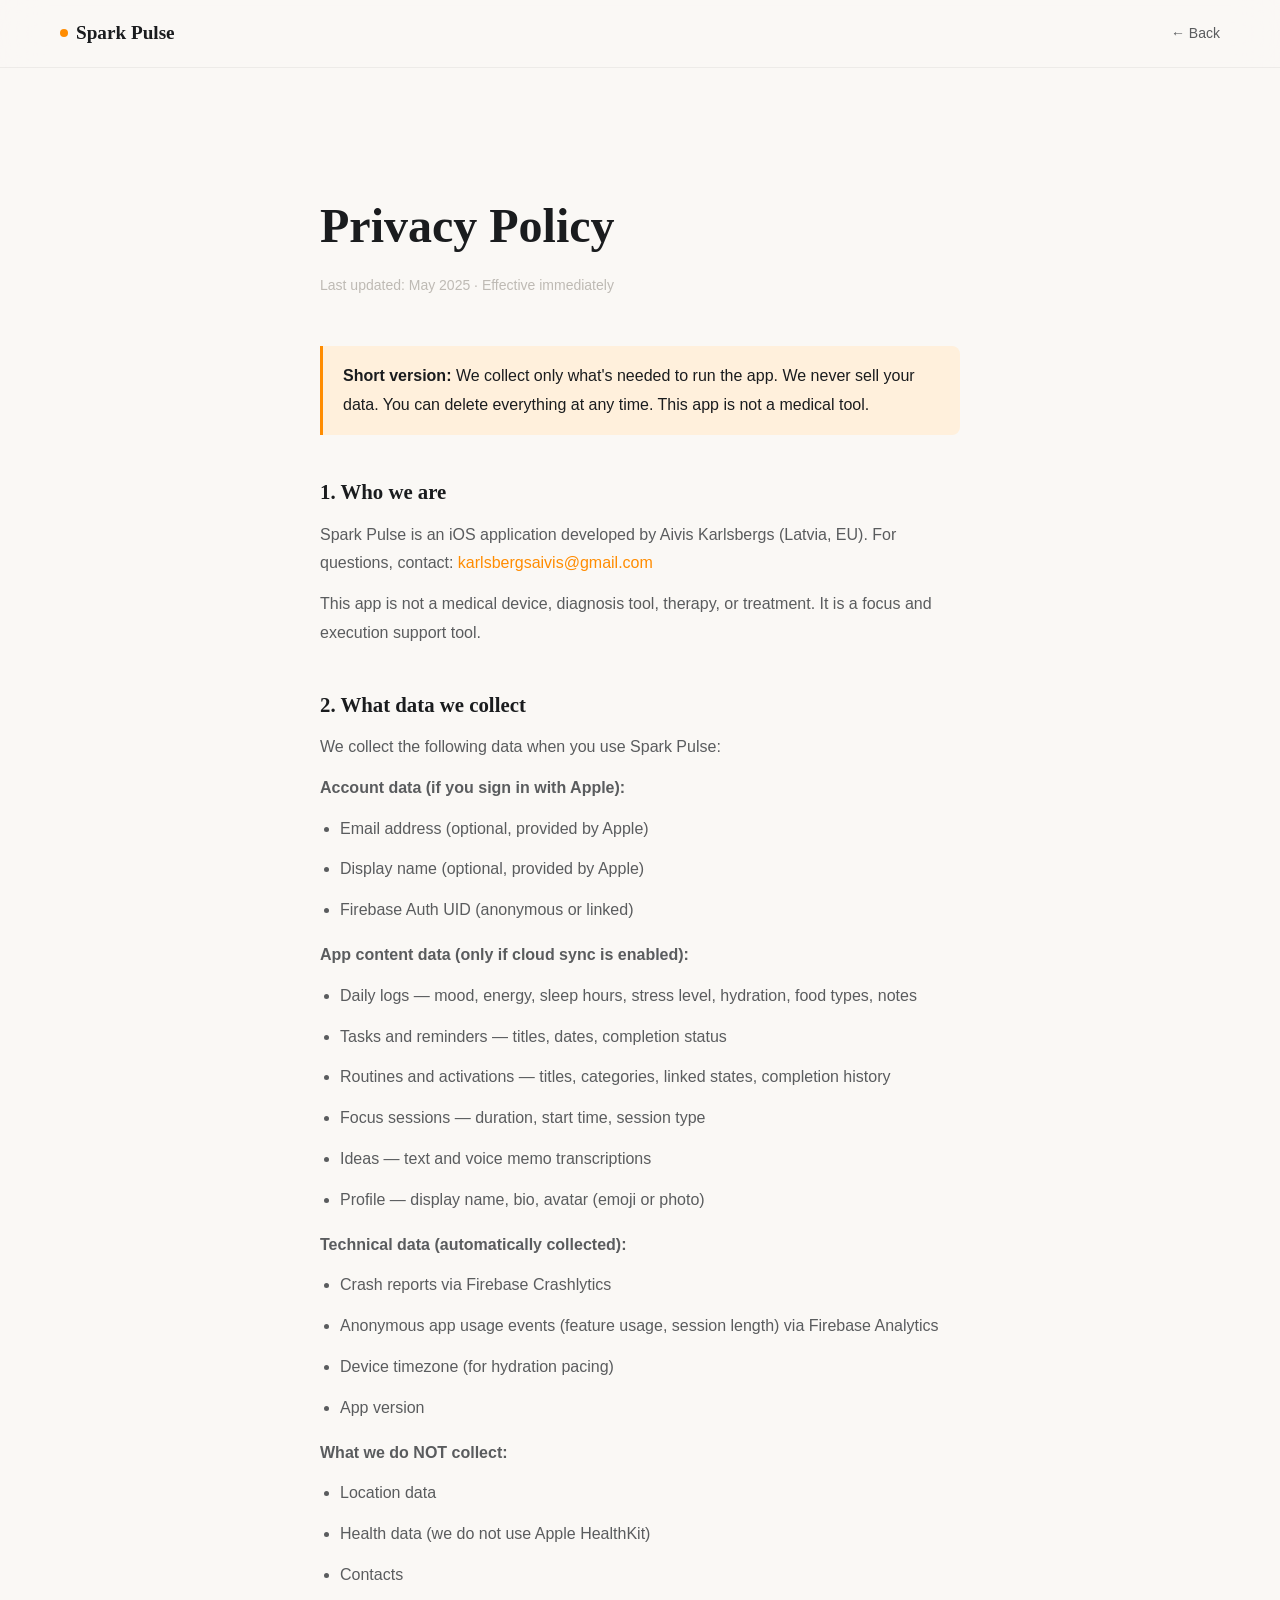
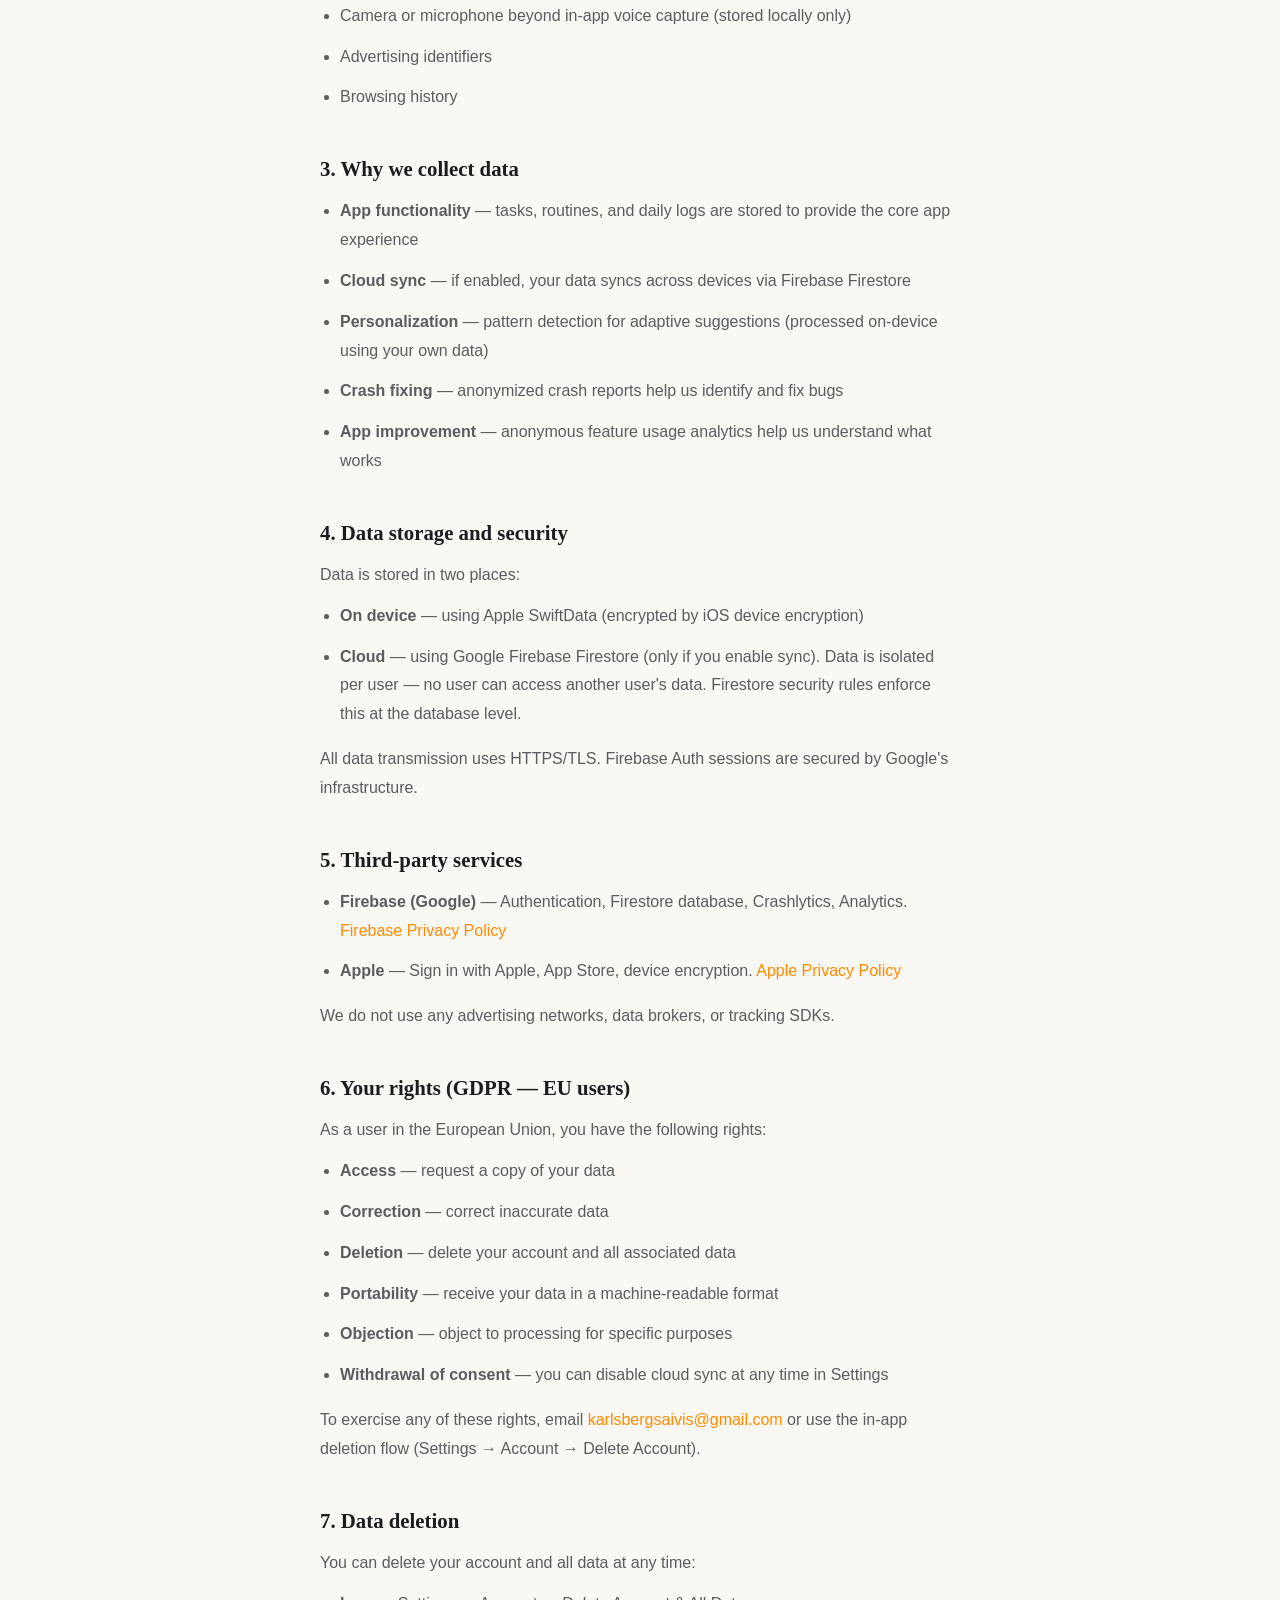
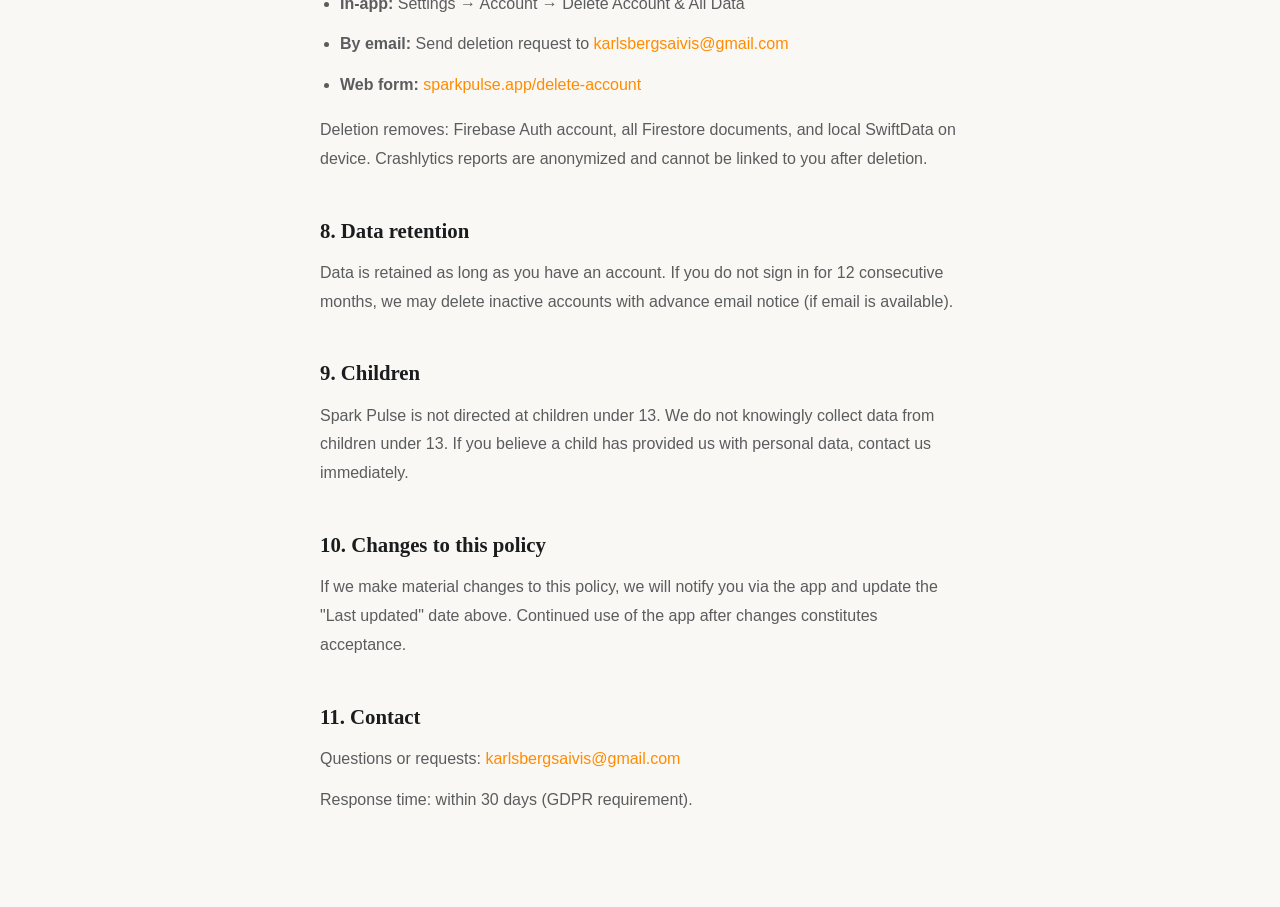
==== privacy.html @ ad706c70 "Initial Spark Pulse website" ====
<!DOCTYPE html>
<html lang="en">
<head>
  <meta charset="UTF-8">
  <meta name="viewport" content="width=device-width, initial-scale=1.0">
  <title>Privacy Policy — Spark Pulse</title>
  <link rel="stylesheet" href="style.css">
  <style>
    .legal { max-width: 720px; margin: 0 auto; padding: 120px clamp(20px,5vw,40px) 80px; }
    .legal h1 { font-family: var(--font-serif); font-size: clamp(2rem,4vw,3rem); margin-bottom: 8px; }
    .legal .meta { color: var(--ink-ghost); font-size: 0.875rem; margin-bottom: 48px; }
    .legal h2 { font-family: var(--font-serif); font-size: 1.3rem; margin-top: 40px; margin-bottom: 12px; }
    .legal p, .legal li { font-size: 1rem; color: var(--ink-muted); line-height: 1.8; margin-bottom: 12px; }
    .legal ul { padding-left: 20px; margin-bottom: 16px; }
    .legal a { color: var(--orange); }
    .legal .highlight { background: var(--orange-soft); border-left: 3px solid var(--orange); padding: 16px 20px; border-radius: 0 8px 8px 0; margin: 24px 0; }
    .legal .highlight p { margin: 0; color: var(--ink); }
    nav { position: relative; }
  </style>
</head>
<body>
<nav>
  <div class="nav-logo"><span class="dot"></span>Spark Pulse</div>
  <a href="/" style="font-size:0.875rem;color:var(--ink-muted);">← Back</a>
</nav>

<div class="legal">
  <h1>Privacy Policy</h1>
  <p class="meta">Last updated: May 2025 · Effective immediately</p>

  <div class="highlight">
    <p><strong>Short version:</strong> We collect only what's needed to run the app. We never sell your data. You can delete everything at any time. This app is not a medical tool.</p>
  </div>

  <h2>1. Who we are</h2>
  <p>Spark Pulse is an iOS application developed by Aivis Karlsbergs (Latvia, EU). For questions, contact: <a href="mailto:karlsbergsaivis@gmail.com">karlsbergsaivis@gmail.com</a></p>
  <p>This app is not a medical device, diagnosis tool, therapy, or treatment. It is a focus and execution support tool.</p>

  <h2>2. What data we collect</h2>
  <p>We collect the following data when you use Spark Pulse:</p>

  <p><strong>Account data (if you sign in with Apple):</strong></p>
  <ul>
    <li>Email address (optional, provided by Apple)</li>
    <li>Display name (optional, provided by Apple)</li>
    <li>Firebase Auth UID (anonymous or linked)</li>
  </ul>

  <p><strong>App content data (only if cloud sync is enabled):</strong></p>
  <ul>
    <li>Daily logs — mood, energy, sleep hours, stress level, hydration, food types, notes</li>
    <li>Tasks and reminders — titles, dates, completion status</li>
    <li>Routines and activations — titles, categories, linked states, completion history</li>
    <li>Focus sessions — duration, start time, session type</li>
    <li>Ideas — text and voice memo transcriptions</li>
    <li>Profile — display name, bio, avatar (emoji or photo)</li>
  </ul>

  <p><strong>Technical data (automatically collected):</strong></p>
  <ul>
    <li>Crash reports via Firebase Crashlytics</li>
    <li>Anonymous app usage events (feature usage, session length) via Firebase Analytics</li>
    <li>Device timezone (for hydration pacing)</li>
    <li>App version</li>
  </ul>

  <p><strong>What we do NOT collect:</strong></p>
  <ul>
    <li>Location data</li>
    <li>Health data (we do not use Apple HealthKit)</li>
    <li>Contacts</li>
    <li>Camera or microphone beyond in-app voice capture (stored locally only)</li>
    <li>Advertising identifiers</li>
    <li>Browsing history</li>
  </ul>

  <h2>3. Why we collect data</h2>
  <ul>
    <li><strong>App functionality</strong> — tasks, routines, and daily logs are stored to provide the core app experience</li>
    <li><strong>Cloud sync</strong> — if enabled, your data syncs across devices via Firebase Firestore</li>
    <li><strong>Personalization</strong> — pattern detection for adaptive suggestions (processed on-device using your own data)</li>
    <li><strong>Crash fixing</strong> — anonymized crash reports help us identify and fix bugs</li>
    <li><strong>App improvement</strong> — anonymous feature usage analytics help us understand what works</li>
  </ul>

  <h2>4. Data storage and security</h2>
  <p>Data is stored in two places:</p>
  <ul>
    <li><strong>On device</strong> — using Apple SwiftData (encrypted by iOS device encryption)</li>
    <li><strong>Cloud</strong> — using Google Firebase Firestore (only if you enable sync). Data is isolated per user — no user can access another user's data. Firestore security rules enforce this at the database level.</li>
  </ul>
  <p>All data transmission uses HTTPS/TLS. Firebase Auth sessions are secured by Google's infrastructure.</p>

  <h2>5. Third-party services</h2>
  <ul>
    <li><strong>Firebase (Google)</strong> — Authentication, Firestore database, Crashlytics, Analytics. <a href="https://firebase.google.com/support/privacy" target="_blank">Firebase Privacy Policy</a></li>
    <li><strong>Apple</strong> — Sign in with Apple, App Store, device encryption. <a href="https://www.apple.com/privacy" target="_blank">Apple Privacy Policy</a></li>
  </ul>
  <p>We do not use any advertising networks, data brokers, or tracking SDKs.</p>

  <h2>6. Your rights (GDPR — EU users)</h2>
  <p>As a user in the European Union, you have the following rights:</p>
  <ul>
    <li><strong>Access</strong> — request a copy of your data</li>
    <li><strong>Correction</strong> — correct inaccurate data</li>
    <li><strong>Deletion</strong> — delete your account and all associated data</li>
    <li><strong>Portability</strong> — receive your data in a machine-readable format</li>
    <li><strong>Objection</strong> — object to processing for specific purposes</li>
    <li><strong>Withdrawal of consent</strong> — you can disable cloud sync at any time in Settings</li>
  </ul>
  <p>To exercise any of these rights, email <a href="mailto:karlsbergsaivis@gmail.com">karlsbergsaivis@gmail.com</a> or use the in-app deletion flow (Settings → Account → Delete Account).</p>

  <h2>7. Data deletion</h2>
  <p>You can delete your account and all data at any time:</p>
  <ul>
    <li><strong>In-app:</strong> Settings → Account → Delete Account & All Data</li>
    <li><strong>By email:</strong> Send deletion request to <a href="mailto:karlsbergsaivis@gmail.com">karlsbergsaivis@gmail.com</a></li>
    <li><strong>Web form:</strong> <a href="/delete-account">sparkpulse.app/delete-account</a></li>
  </ul>
  <p>Deletion removes: Firebase Auth account, all Firestore documents, and local SwiftData on device. Crashlytics reports are anonymized and cannot be linked to you after deletion.</p>

  <h2>8. Data retention</h2>
  <p>Data is retained as long as you have an account. If you do not sign in for 12 consecutive months, we may delete inactive accounts with advance email notice (if email is available).</p>

  <h2>9. Children</h2>
  <p>Spark Pulse is not directed at children under 13. We do not knowingly collect data from children under 13. If you believe a child has provided us with personal data, contact us immediately.</p>

  <h2>10. Changes to this policy</h2>
  <p>If we make material changes to this policy, we will notify you via the app and update the "Last updated" date above. Continued use of the app after changes constitutes acceptance.</p>

  <h2>11. Contact</h2>
  <p>Questions or requests: <a href="mailto:karlsbergsaivis@gmail.com">karlsbergsaivis@gmail.com</a></p>
  <p>Response time: within 30 days (GDPR requirement).</p>
</div>
</body>
</html>
---- style.css ----
/* ============================================================
   SPARK PULSE — Landing Page Design System
   Tone: warm · calm · liquid · momentum · cognitive safety
   ============================================================ */

/* ── Tokens ─────────────────────────────────────────────────── */
:root {
  --bg:          #FAF8F5;
  --bg-warm:     #F5F0E8;
  --ink:         #1A1C1E;
  --ink-muted:   #5A5C5E;
  --ink-ghost:   #BEBAB4;
  --orange:      #FF8C00;
  --orange-soft: #FFF0DC;
  --green:       #82C91E;
  --green-soft:  #F0FAD8;
  --blue:        #4A9EFF;
  --blue-soft:   #EBF4FF;
  --amber:       #E8A838;

  --font-serif:  'Playfair Display', Georgia, 'Times New Roman', serif;
  --font-sans:   -apple-system, BlinkMacSystemFont, 'Segoe UI', sans-serif;
  --font-mono:   'SF Mono', 'Fira Code', monospace;

  --radius-sm:   8px;
  --radius-md:   16px;
  --radius-lg:   24px;
  --radius-xl:   40px;

  --ease-out:    cubic-bezier(0.16, 1, 0.3, 1);
  --ease-spring: cubic-bezier(0.34, 1.56, 0.64, 1);
}

/* ── Reset ───────────────────────────────────────────────────── */
*, *::before, *::after { box-sizing: border-box; margin: 0; padding: 0; }
html { scroll-behavior: smooth; }
body {
  background: var(--bg);
  color: var(--ink);
  font-family: var(--font-sans);
  font-size: 16px;
  line-height: 1.6;
  overflow-x: hidden;
  -webkit-font-smoothing: antialiased;
}
img, video { max-width: 100%; display: block; }
a { color: inherit; text-decoration: none; }

/* ── Typography scale ────────────────────────────────────────── */
.t-display {
  font-family: var(--font-serif);
  font-size: clamp(3.5rem, 8vw, 7rem);
  font-weight: 700;
  line-height: 1.05;
  letter-spacing: -0.02em;
}
.t-headline {
  font-family: var(--font-serif);
  font-size: clamp(2rem, 4vw, 3.5rem);
  font-weight: 700;
  line-height: 1.15;
  letter-spacing: -0.01em;
}
.t-title {
  font-family: var(--font-serif);
  font-size: clamp(1.4rem, 2.5vw, 2rem);
  font-weight: 600;
  line-height: 1.3;
}
.t-body   { font-size: 1.05rem; line-height: 1.75; color: var(--ink-muted); }
.t-small  { font-size: 0.875rem; line-height: 1.6; color: var(--ink-muted); }
.t-label  { font-size: 0.75rem; font-weight: 700; letter-spacing: 0.12em; text-transform: uppercase; color: var(--ink-ghost); }
.t-mono   { font-family: var(--font-mono); }

/* ── Layout ──────────────────────────────────────────────────── */
.container { max-width: 1100px; margin: 0 auto; padding: 0 clamp(20px, 5vw, 60px); }
.section   { padding: clamp(80px, 12vw, 160px) 0; }

/* ── Nav ─────────────────────────────────────────────────────── */
nav {
  position: fixed; top: 0; left: 0; right: 0; z-index: 100;
  padding: 18px clamp(20px, 5vw, 60px);
  display: flex; align-items: center; justify-content: space-between;
  background: rgba(250, 248, 245, 0.88);
  backdrop-filter: blur(20px) saturate(1.4);
  border-bottom: 1px solid rgba(0,0,0,0.05);
  transition: box-shadow 0.3s;
}
nav.scrolled { box-shadow: 0 2px 24px rgba(0,0,0,0.06); }
.nav-logo {
  font-family: var(--font-serif);
  font-size: 1.2rem; font-weight: 700;
  display: flex; align-items: center; gap: 8px;
}
.nav-logo .dot {
  width: 8px; height: 8px; border-radius: 50%;
  background: var(--orange);
  animation: pulse-dot 2.5s ease-in-out infinite;
}
@keyframes pulse-dot {
  0%, 100% { opacity: 1; transform: scale(1); }
  50% { opacity: 0.5; transform: scale(0.7); }
}
.nav-cta {
  background: var(--ink);
  color: #fff;
  padding: 10px 22px;
  border-radius: 100px;
  font-size: 0.875rem; font-weight: 600;
  transition: all 0.2s var(--ease-out);
  cursor: pointer; border: none;
}
.nav-cta:hover { background: var(--orange); transform: translateY(-1px); }

/* ── Hero ────────────────────────────────────────────────────── */
#hero {
  min-height: 100svh;
  display: flex; flex-direction: column; justify-content: flex-end;
  padding-bottom: clamp(60px, 10vw, 120px);
  padding-top: 120px;
  position: relative;
  overflow: hidden;
}

.hero-bg-text {
  position: absolute; top: 50%; left: 50%;
  transform: translate(-50%, -50%);
  font-family: var(--font-serif);
  font-size: clamp(140px, 28vw, 340px);
  font-weight: 800;
  color: transparent;
  -webkit-text-stroke: 1px rgba(26,28,30,0.04);
  white-space: nowrap;
  pointer-events: none;
  user-select: none;
  letter-spacing: -0.04em;
}

.hero-content { position: relative; z-index: 2; }
.hero-tag {
  display: inline-flex; align-items: center; gap: 8px;
  background: var(--orange-soft);
  color: var(--orange);
  padding: 7px 14px; border-radius: 100px;
  font-size: 0.8rem; font-weight: 600; letter-spacing: 0.04em;
  margin-bottom: 28px;
}
.hero-tag svg { width: 14px; height: 14px; }

.hero-headline { margin-bottom: 24px; }
.hero-headline em {
  font-style: normal;
  background: linear-gradient(135deg, var(--orange), var(--amber));
  -webkit-background-clip: text;
  -webkit-text-fill-color: transparent;
  background-clip: text;
}

.hero-sub {
  font-size: clamp(1.1rem, 2vw, 1.35rem);
  color: var(--ink-muted);
  max-width: 500px;
  line-height: 1.65;
  margin-bottom: 44px;
}

.hero-actions { display: flex; align-items: center; gap: 16px; flex-wrap: wrap; }

.btn-primary {
  display: inline-flex; align-items: center; gap: 8px;
  background: var(--ink);
  color: #fff;
  padding: 16px 32px;
  border-radius: 100px;
  font-size: 1rem; font-weight: 600;
  border: none; cursor: pointer;
  transition: all 0.25s var(--ease-out);
  position: relative; overflow: hidden;
}
.btn-primary::after {
  content: '';
  position: absolute; inset: 0;
  background: linear-gradient(135deg, var(--orange), var(--amber));
  opacity: 0;
  transition: opacity 0.25s;
}
.btn-primary:hover::after { opacity: 1; }
.btn-primary:hover { transform: translateY(-2px); box-shadow: 0 12px 32px rgba(255,140,0,0.28); }
.btn-primary span { position: relative; z-index: 1; }

.hero-note { font-size: 0.825rem; color: var(--ink-ghost); }

.hero-scroll {
  position: absolute; bottom: 32px; left: 50%;
  transform: translateX(-50%);
  display: flex; flex-direction: column; align-items: center; gap: 6px;
  opacity: 0.35;
  animation: scroll-bounce 2s ease-in-out infinite;
}
.hero-scroll span { font-size: 0.7rem; letter-spacing: 0.08em; color: var(--ink-ghost); }
@keyframes scroll-bounce {
  0%, 100% { transform: translateX(-50%) translateY(0); }
  50% { transform: translateX(-50%) translateY(6px); }
}

/* ── Wave divider ────────────────────────────────────────────── */
.wave-divider { line-height: 0; }
.wave-divider svg { width: 100%; }

/* ── Problem section ─────────────────────────────────────────── */
#problem {
  background: var(--ink);
  color: #fff;
  padding: clamp(80px, 12vw, 160px) 0;
}
#problem .t-label { color: rgba(255,255,255,0.3); }
#problem .t-headline { color: #fff; }
#problem em {
  font-style: normal;
  background: linear-gradient(135deg, var(--orange), var(--amber));
  -webkit-background-clip: text;
  -webkit-text-fill-color: transparent;
  background-clip: text;
}

.problem-grid {
  display: grid;
  grid-template-columns: 1fr 1fr;
  gap: 2px;
  margin-top: 60px;
  border-radius: var(--radius-lg);
  overflow: hidden;
}
.problem-card {
  background: rgba(255,255,255,0.04);
  padding: 40px;
  border: 1px solid rgba(255,255,255,0.06);
  transition: background 0.3s;
}
.problem-card:hover { background: rgba(255,255,255,0.07); }
.problem-card .icon {
  font-size: 1.8rem; margin-bottom: 16px; display: block;
}
.problem-card h3 {
  font-family: var(--font-serif);
  font-size: 1.2rem; font-weight: 600;
  color: #fff; margin-bottom: 8px;
}
.problem-card p { font-size: 0.95rem; color: rgba(255,255,255,0.45); line-height: 1.65; }

/* ── How it works ────────────────────────────────────────────── */
#how {
  background: var(--bg);
  padding: clamp(80px, 12vw, 160px) 0;
}
.steps-row {
  display: flex; gap: 0;
  margin-top: 64px;
  position: relative;
}
.steps-row::before {
  content: '';
  position: absolute; top: 32px; left: 48px; right: 48px; height: 1px;
  background: linear-gradient(90deg, var(--orange-soft), var(--orange), var(--orange-soft));
  z-index: 0;
}
.step {
  flex: 1; text-align: center; padding: 0 24px;
  position: relative; z-index: 1;
}
.step-num {
  width: 64px; height: 64px; border-radius: 50%;
  background: var(--bg);
  border: 2px solid var(--orange);
  display: flex; align-items: center; justify-content: center;
  margin: 0 auto 24px;
  font-family: var(--font-mono);
  font-size: 1.1rem; font-weight: 700;
  color: var(--orange);
  transition: all 0.3s var(--ease-spring);
}
.step:hover .step-num {
  background: var(--orange);
  color: #fff;
  transform: scale(1.1);
}
.step h3 {
  font-family: var(--font-serif);
  font-size: 1.3rem; font-weight: 600;
  margin-bottom: 10px;
}
.step p { font-size: 0.95rem; color: var(--ink-muted); line-height: 1.65; }

/* ── Features ────────────────────────────────────────────────── */
#features {
  background: var(--bg-warm);
  padding: clamp(80px, 12vw, 160px) 0;
}
.features-header { margin-bottom: 64px; }
.feature-list { display: flex; flex-direction: column; gap: 2px; }
.feature-item {
  display: grid; grid-template-columns: 1fr auto;
  align-items: center;
  gap: 24px;
  padding: 32px 40px;
  background: var(--bg);
  border-radius: var(--radius-md);
  transition: all 0.3s var(--ease-out);
  cursor: default;
  border: 1px solid transparent;
}
.feature-item:hover {
  transform: translateX(8px);
  border-color: currentColor;
}
.feature-item.orange { --accent: var(--orange); }
.feature-item.green  { --accent: var(--green); }
.feature-item.blue   { --accent: var(--blue); }
.feature-item.amber  { --accent: var(--amber); }
.feature-item:hover  { border-color: var(--accent, var(--orange)); }

.feature-left { display: flex; align-items: center; gap: 24px; }
.feature-icon {
  width: 52px; height: 52px; border-radius: var(--radius-sm);
  display: flex; align-items: center; justify-content: center;
  font-size: 1.4rem; flex-shrink: 0;
  background: color-mix(in srgb, var(--accent, var(--orange)) 12%, transparent);
  transition: all 0.3s;
}
.feature-item:hover .feature-icon { transform: scale(1.1) rotate(-4deg); }
.feature-text h3 {
  font-family: var(--font-serif);
  font-size: 1.15rem; font-weight: 600;
  margin-bottom: 4px;
}
.feature-text p { font-size: 0.9rem; color: var(--ink-muted); }
.feature-arrow {
  width: 32px; height: 32px; border-radius: 50%;
  background: var(--accent, var(--orange));
  color: #fff;
  display: flex; align-items: center; justify-content: center;
  font-size: 0.85rem;
  opacity: 0;
  transform: translateX(-8px);
  transition: all 0.3s var(--ease-out);
}
.feature-item:hover .feature-arrow { opacity: 1; transform: translateX(0); }

/* ── Philosophy ──────────────────────────────────────────────── */
#philosophy {
  background: var(--ink);
  color: #fff;
  padding: clamp(80px, 12vw, 160px) 0;
  overflow: hidden;
}
.philosophy-marquee {
  display: flex; gap: 0;
  overflow: hidden;
  margin-bottom: 80px;
}
.marquee-track {
  display: flex; gap: 40px;
  white-space: nowrap;
  animation: marquee 20s linear infinite;
  flex-shrink: 0;
}
@keyframes marquee {
  from { transform: translateX(0); }
  to { transform: translateX(-50%); }
}
.marquee-item {
  font-family: var(--font-serif);
  font-size: clamp(1.8rem, 4vw, 3rem);
  font-weight: 700;
  color: rgba(255,255,255,0.12);
  flex-shrink: 0;
}
.marquee-item.highlight { color: rgba(255,255,255,0.85); }

.philosophy-grid {
  display: grid;
  grid-template-columns: repeat(3, 1fr);
  gap: 24px;
}
.philosophy-card {
  padding: 36px;
  border: 1px solid rgba(255,255,255,0.08);
  border-radius: var(--radius-lg);
  background: rgba(255,255,255,0.03);
  transition: all 0.3s;
}
.philosophy-card:hover {
  background: rgba(255,255,255,0.06);
  transform: translateY(-4px);
}
.philosophy-card .tag {
  display: inline-block;
  padding: 4px 12px; border-radius: 100px;
  font-size: 0.75rem; font-weight: 700; letter-spacing: 0.08em;
  margin-bottom: 20px;
}
.philosophy-card.no-shame  .tag { background: rgba(130,201,30,0.15); color: var(--green); }
.philosophy-card.no-streak .tag { background: rgba(255,140,0,0.15); color: var(--orange); }
.philosophy-card.no-over   .tag { background: rgba(74,158,255,0.15); color: var(--blue); }
.philosophy-card h3 {
  font-family: var(--font-serif);
  font-size: 1.5rem; font-weight: 700;
  color: #fff; line-height: 1.3;
  margin-bottom: 12px;
}
.philosophy-card p { font-size: 0.9rem; color: rgba(255,255,255,0.45); line-height: 1.7; }

/* ── States preview ──────────────────────────────────────────── */
#states {
  background: var(--bg);
  padding: clamp(80px, 12vw, 160px) 0;
}
.states-grid {
  display: grid; grid-template-columns: repeat(2, 1fr); gap: 16px;
  margin-top: 56px;
}
.state-card {
  padding: 40px;
  border-radius: var(--radius-xl);
  position: relative; overflow: hidden;
  cursor: default;
  transition: transform 0.4s var(--ease-out);
}
.state-card:hover { transform: scale(1.02); }
.state-card.locked  { background: #F0FDF4; border: 1px solid rgba(22,101,52,0.12); }
.state-card.scatter { background: #FFF7ED; border: 1px solid rgba(194,65,12,0.12); }
.state-card.flat    { background: #EFF6FF; border: 1px solid rgba(37,99,235,0.12); }
.state-card.over    { background: #FFFBEB; border: 1px solid rgba(180,83,9,0.12); }
.state-emoji { font-size: 2.5rem; margin-bottom: 16px; }
.state-card h3 {
  font-family: var(--font-serif);
  font-size: 1.5rem; font-weight: 700;
  margin-bottom: 8px;
}
.state-card p { font-size: 0.9rem; line-height: 1.65; }
.state-card.locked  h3, .state-card.locked  p { color: #166534; }
.state-card.scatter h3, .state-card.scatter p { color: #9A3412; }
.state-card.flat    h3, .state-card.flat    p { color: #1E40AF; }
.state-card.over    h3, .state-card.over    p { color: #92400E; }
.state-bg {
  position: absolute; right: -20px; bottom: -20px;
  font-size: 8rem; opacity: 0.06;
  pointer-events: none; user-select: none;
}

/* ── App preview ─────────────────────────────────────────────── */
#preview {
  background: var(--bg-warm);
  padding: clamp(80px, 12vw, 160px) 0;
  text-align: center;
}
.preview-phones {
  display: flex; align-items: flex-end; justify-content: center;
  gap: 16px; margin-top: 60px;
  perspective: 1000px;
}
.phone-mock {
  width: 220px;
  background: var(--ink);
  border-radius: 36px;
  padding: 12px;
  box-shadow: 0 40px 80px rgba(0,0,0,0.25), 0 0 0 1px rgba(255,255,255,0.08);
  transition: transform 0.4s var(--ease-out);
}
.phone-mock.left  { transform: rotate(-8deg) translateY(20px); }
.phone-mock.right { transform: rotate(8deg) translateY(20px); }
.phone-mock.center {
  transform: translateY(0);
  box-shadow: 0 60px 120px rgba(0,0,0,0.35), 0 0 0 1px rgba(255,255,255,0.1);
}
.phone-mock:hover.left   { transform: rotate(-4deg) translateY(10px) scale(1.03); }
.phone-mock:hover.right  { transform: rotate(4deg) translateY(10px) scale(1.03); }
.phone-mock:hover.center { transform: translateY(-8px) scale(1.03); }
.phone-screen {
  border-radius: 28px;
  overflow: hidden;
  background: #FAF8F5;
  aspect-ratio: 9/19.5;
  display: flex; align-items: center; justify-content: center;
}
.phone-screen img {
  width: 100%; height: 100%;
  object-fit: cover;
  display: block;
}

/* ── Beta CTA ────────────────────────────────────────────────── */
#beta {
  background: var(--ink);
  padding: clamp(80px, 12vw, 160px) 0;
  text-align: center;
  overflow: hidden;
  position: relative;
}
.beta-glow {
  position: absolute; top: -120px; left: 50%;
  transform: translateX(-50%);
  width: 600px; height: 600px; border-radius: 50%;
  background: radial-gradient(circle, rgba(255,140,0,0.12) 0%, transparent 70%);
  pointer-events: none;
}
.beta-headline { color: #fff; position: relative; z-index: 1; }
.beta-sub {
  font-size: 1.1rem; color: rgba(255,255,255,0.45);
  max-width: 480px; margin: 20px auto 44px;
  line-height: 1.7;
}
.email-form {
  display: flex; gap: 8px; max-width: 440px; margin: 0 auto;
  position: relative; z-index: 1;
}
.email-input {
  flex: 1;
  background: rgba(255,255,255,0.07);
  border: 1px solid rgba(255,255,255,0.12);
  color: #fff;
  padding: 16px 20px;
  border-radius: 100px;
  font-size: 0.95rem;
  font-family: var(--font-sans);
  outline: none;
  transition: border-color 0.2s;
}
.email-input::placeholder { color: rgba(255,255,255,0.3); }
.email-input:focus { border-color: var(--orange); }
.email-submit {
  background: var(--orange);
  color: #fff;
  border: none; cursor: pointer;
  padding: 16px 28px;
  border-radius: 100px;
  font-size: 0.95rem; font-weight: 600;
  font-family: var(--font-sans);
  white-space: nowrap;
  transition: all 0.25s var(--ease-out);
}
.email-submit:hover { background: var(--amber); transform: scale(1.04); }
.email-note { font-size: 0.8rem; color: rgba(255,255,255,0.25); margin-top: 16px; position: relative; z-index:1; }

/* ── Footer ──────────────────────────────────────────────────── */
footer {
  background: var(--ink);
  border-top: 1px solid rgba(255,255,255,0.06);
  padding: 40px clamp(20px, 5vw, 60px);
  display: flex; align-items: center; justify-content: space-between;
  flex-wrap: wrap; gap: 16px;
}
footer .logo { font-family: var(--font-serif); color: rgba(255,255,255,0.5); font-size: 1rem; }
footer p { font-size: 0.8rem; color: rgba(255,255,255,0.2); }

/* ── Scroll reveal ───────────────────────────────────────────── */
.reveal {
  opacity: 0;
  transform: translateY(32px);
  transition: opacity 0.7s var(--ease-out), transform 0.7s var(--ease-out);
}
.reveal.visible { opacity: 1; transform: none; }
.reveal.delay-1 { transition-delay: 0.1s; }
.reveal.delay-2 { transition-delay: 0.2s; }
.reveal.delay-3 { transition-delay: 0.3s; }
.reveal.delay-4 { transition-delay: 0.4s; }

/* ── Responsive ──────────────────────────────────────────────── */
@media (max-width: 768px) {
  .problem-grid   { grid-template-columns: 1fr; }
  .philosophy-grid { grid-template-columns: 1fr; }
  .states-grid    { grid-template-columns: 1fr; }
  .steps-row      { flex-direction: column; gap: 40px; }
  .steps-row::before { display: none; }
  .preview-phones { flex-direction: column; align-items: center; }
  .phone-mock.left, .phone-mock.right { transform: none; }
  .email-form { flex-direction: column; }
  footer { flex-direction: column; text-align: center; }
}
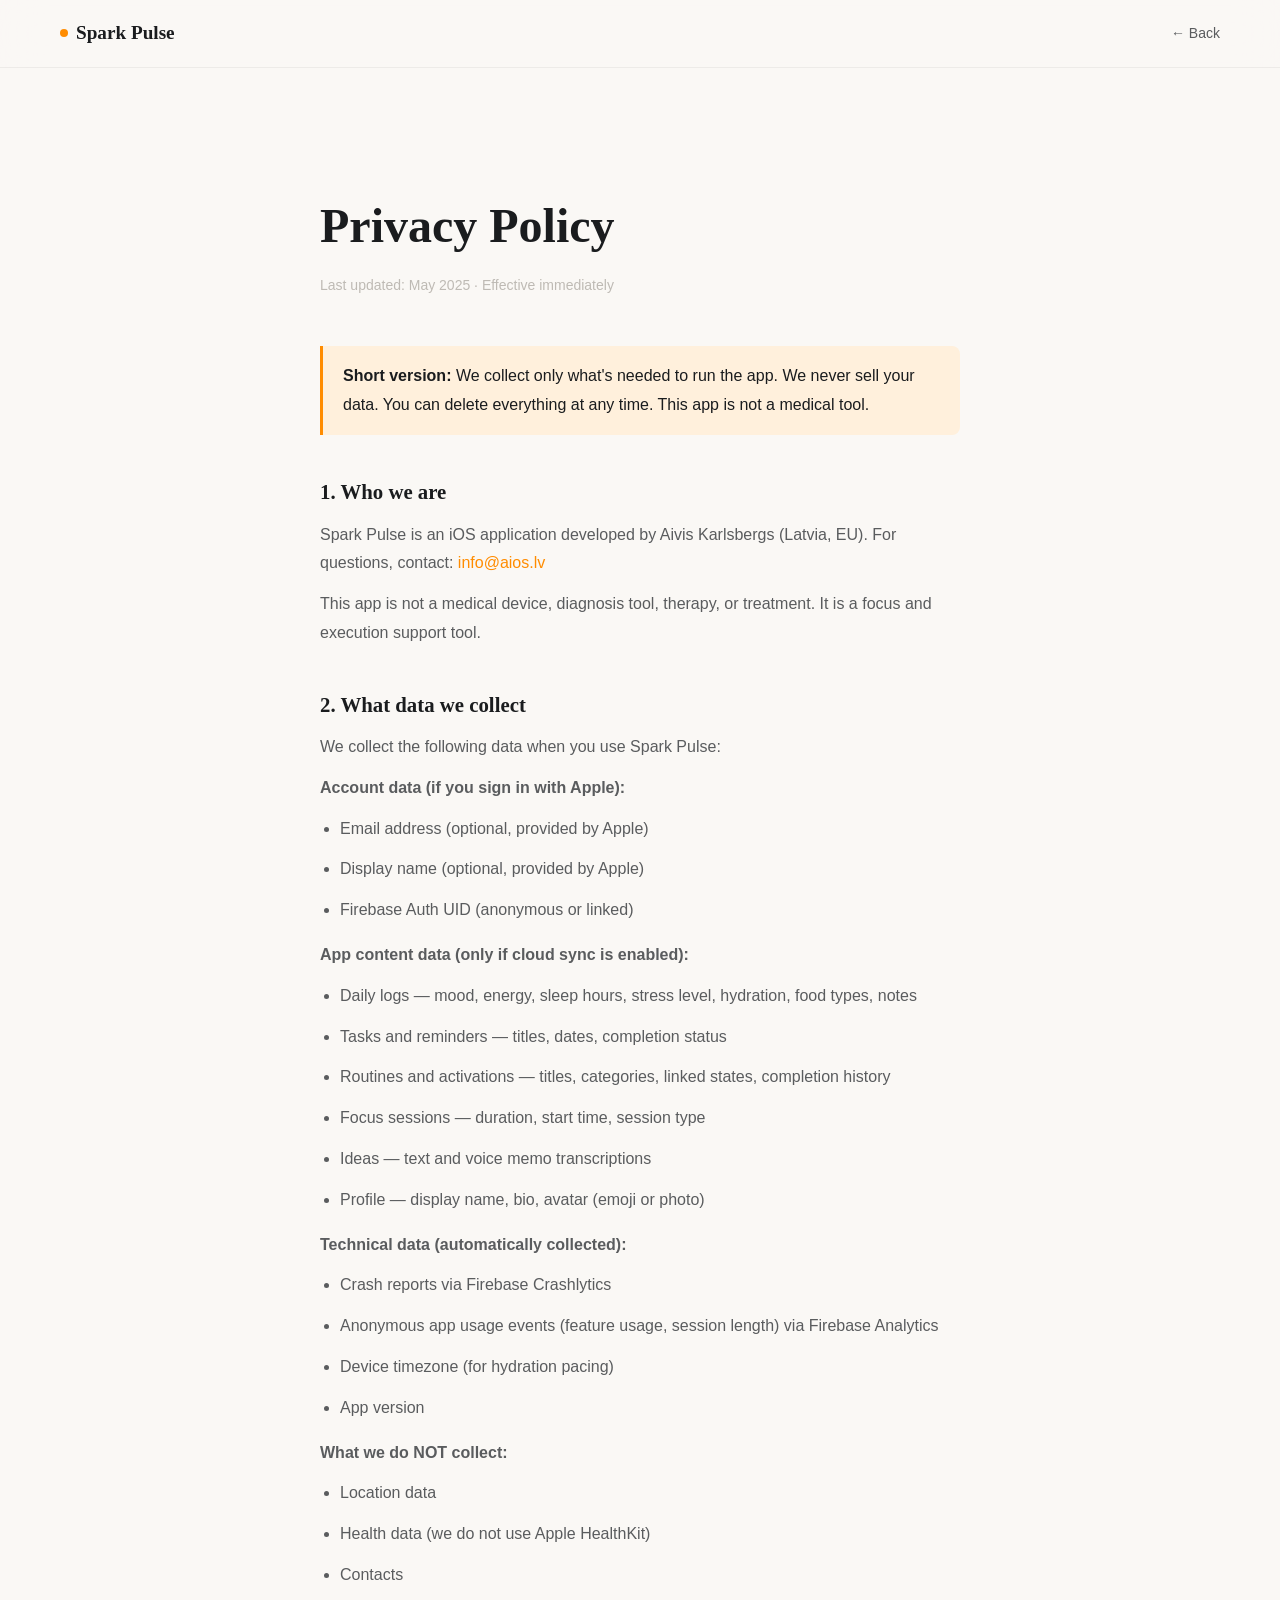
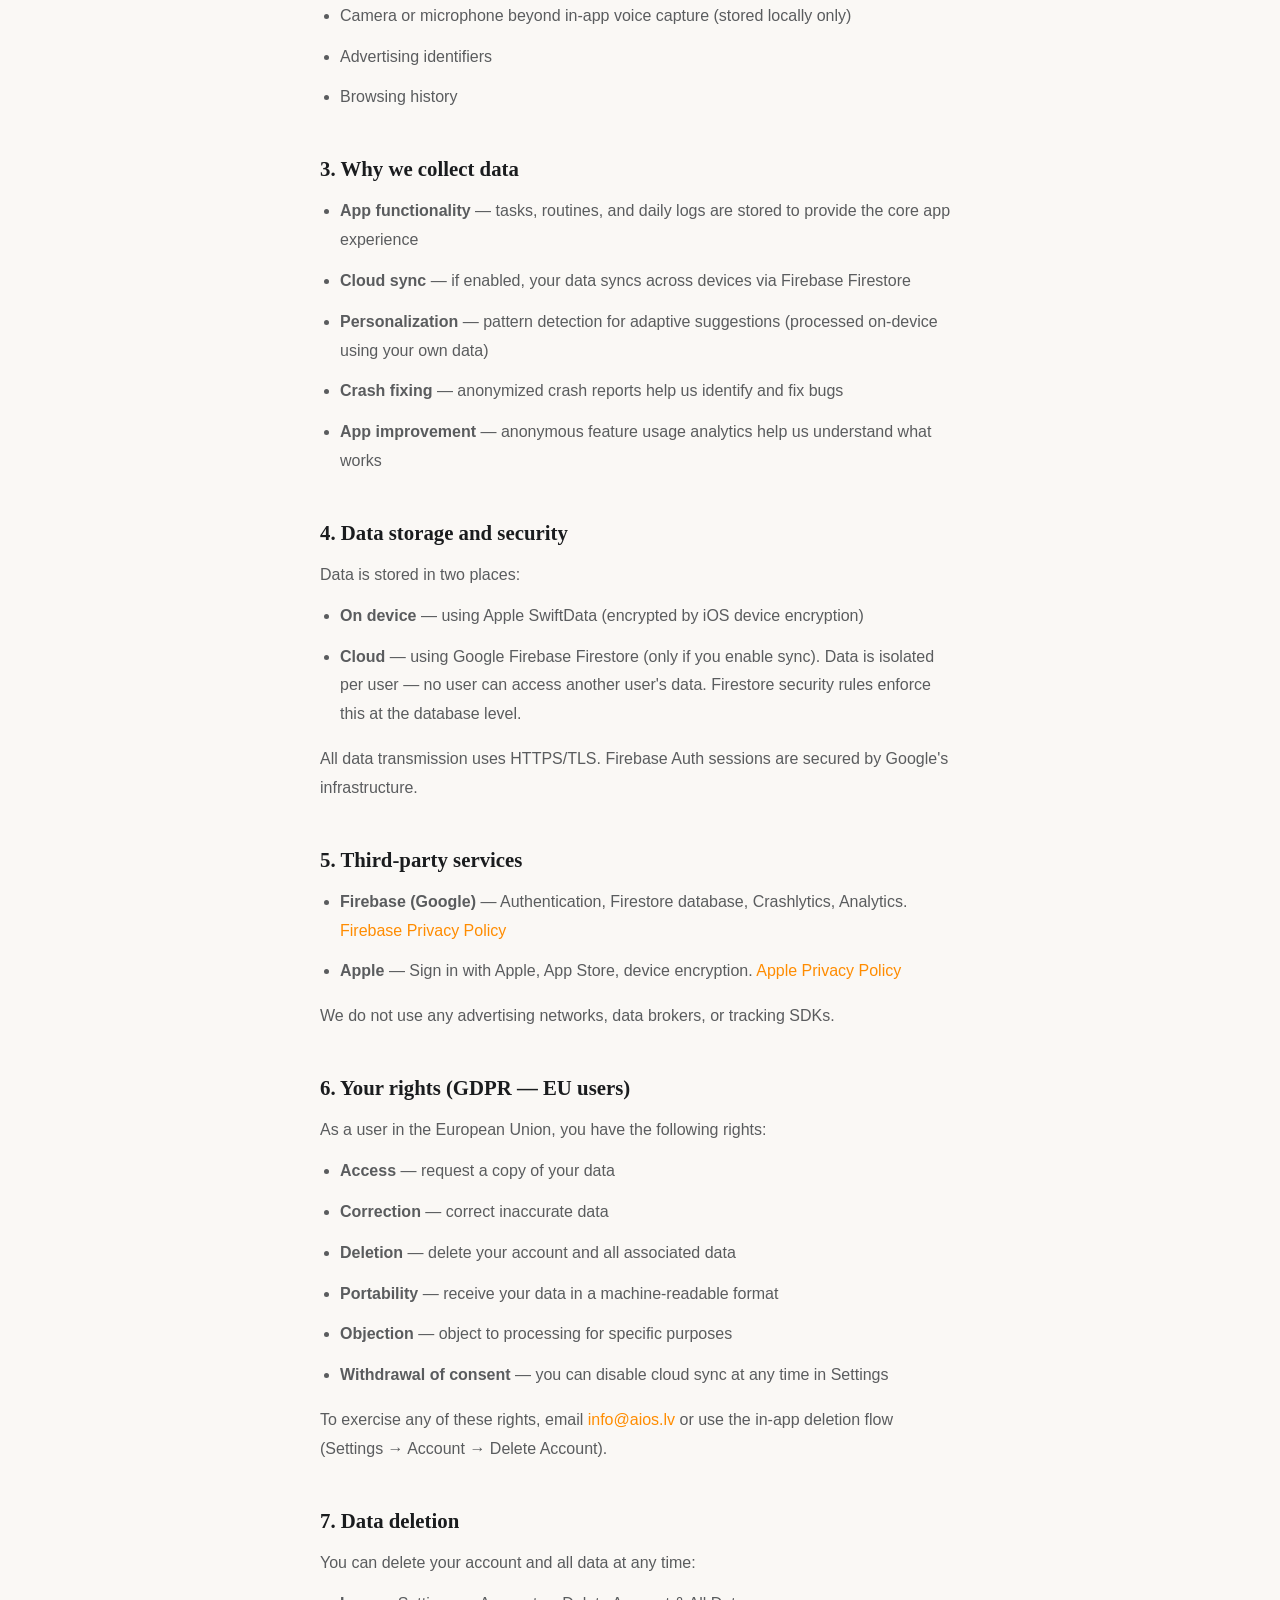
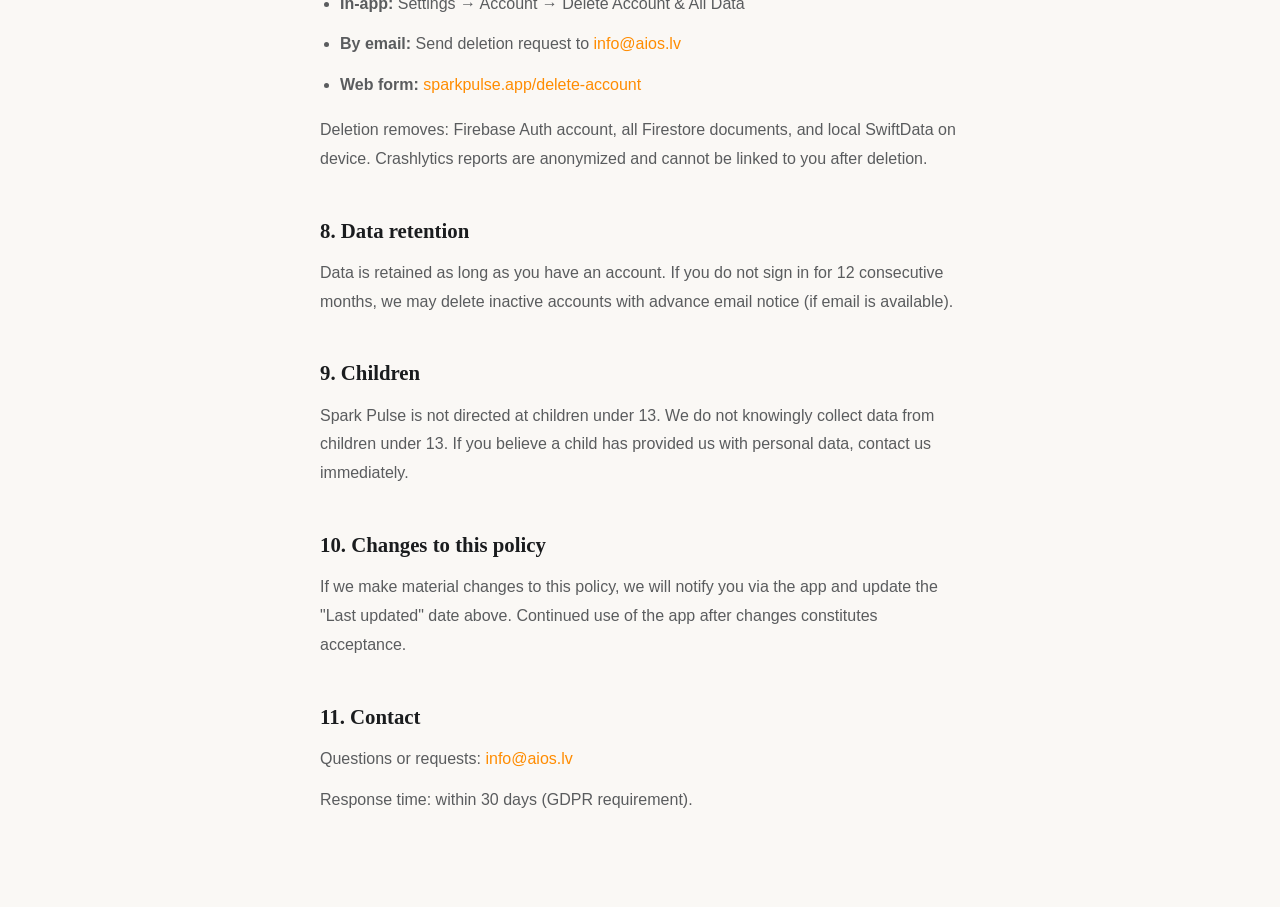
==== commit fab075ef: "Update contact email to info@aios.lv" ====
--- a/privacy.html
+++ b/privacy.html
@@ -33,7 +33,7 @@
   </div>
 
   <h2>1. Who we are</h2>
-  <p>Spark Pulse is an iOS application developed by Aivis Karlsbergs (Latvia, EU). For questions, contact: <a href="mailto:karlsbergsaivis@gmail.com">karlsbergsaivis@gmail.com</a></p>
+  <p>Spark Pulse is an iOS application developed by Aivis Karlsbergs (Latvia, EU). For questions, contact: <a href="mailto:info@aios.lv">info@aios.lv</a></p>
   <p>This app is not a medical device, diagnosis tool, therapy, or treatment. It is a focus and execution support tool.</p>
 
   <h2>2. What data we collect</h2>
@@ -108,13 +108,13 @@
     <li><strong>Objection</strong> — object to processing for specific purposes</li>
     <li><strong>Withdrawal of consent</strong> — you can disable cloud sync at any time in Settings</li>
   </ul>
-  <p>To exercise any of these rights, email <a href="mailto:karlsbergsaivis@gmail.com">karlsbergsaivis@gmail.com</a> or use the in-app deletion flow (Settings → Account → Delete Account).</p>
+  <p>To exercise any of these rights, email <a href="mailto:info@aios.lv">info@aios.lv</a> or use the in-app deletion flow (Settings → Account → Delete Account).</p>
 
   <h2>7. Data deletion</h2>
   <p>You can delete your account and all data at any time:</p>
   <ul>
     <li><strong>In-app:</strong> Settings → Account → Delete Account & All Data</li>
-    <li><strong>By email:</strong> Send deletion request to <a href="mailto:karlsbergsaivis@gmail.com">karlsbergsaivis@gmail.com</a></li>
+    <li><strong>By email:</strong> Send deletion request to <a href="mailto:info@aios.lv">info@aios.lv</a></li>
     <li><strong>Web form:</strong> <a href="/delete-account">sparkpulse.app/delete-account</a></li>
   </ul>
   <p>Deletion removes: Firebase Auth account, all Firestore documents, and local SwiftData on device. Crashlytics reports are anonymized and cannot be linked to you after deletion.</p>
@@ -129,7 +129,7 @@
   <p>If we make material changes to this policy, we will notify you via the app and update the "Last updated" date above. Continued use of the app after changes constitutes acceptance.</p>
 
   <h2>11. Contact</h2>
-  <p>Questions or requests: <a href="mailto:karlsbergsaivis@gmail.com">karlsbergsaivis@gmail.com</a></p>
+  <p>Questions or requests: <a href="mailto:info@aios.lv">info@aios.lv</a></p>
   <p>Response time: within 30 days (GDPR requirement).</p>
 </div>
 </body>
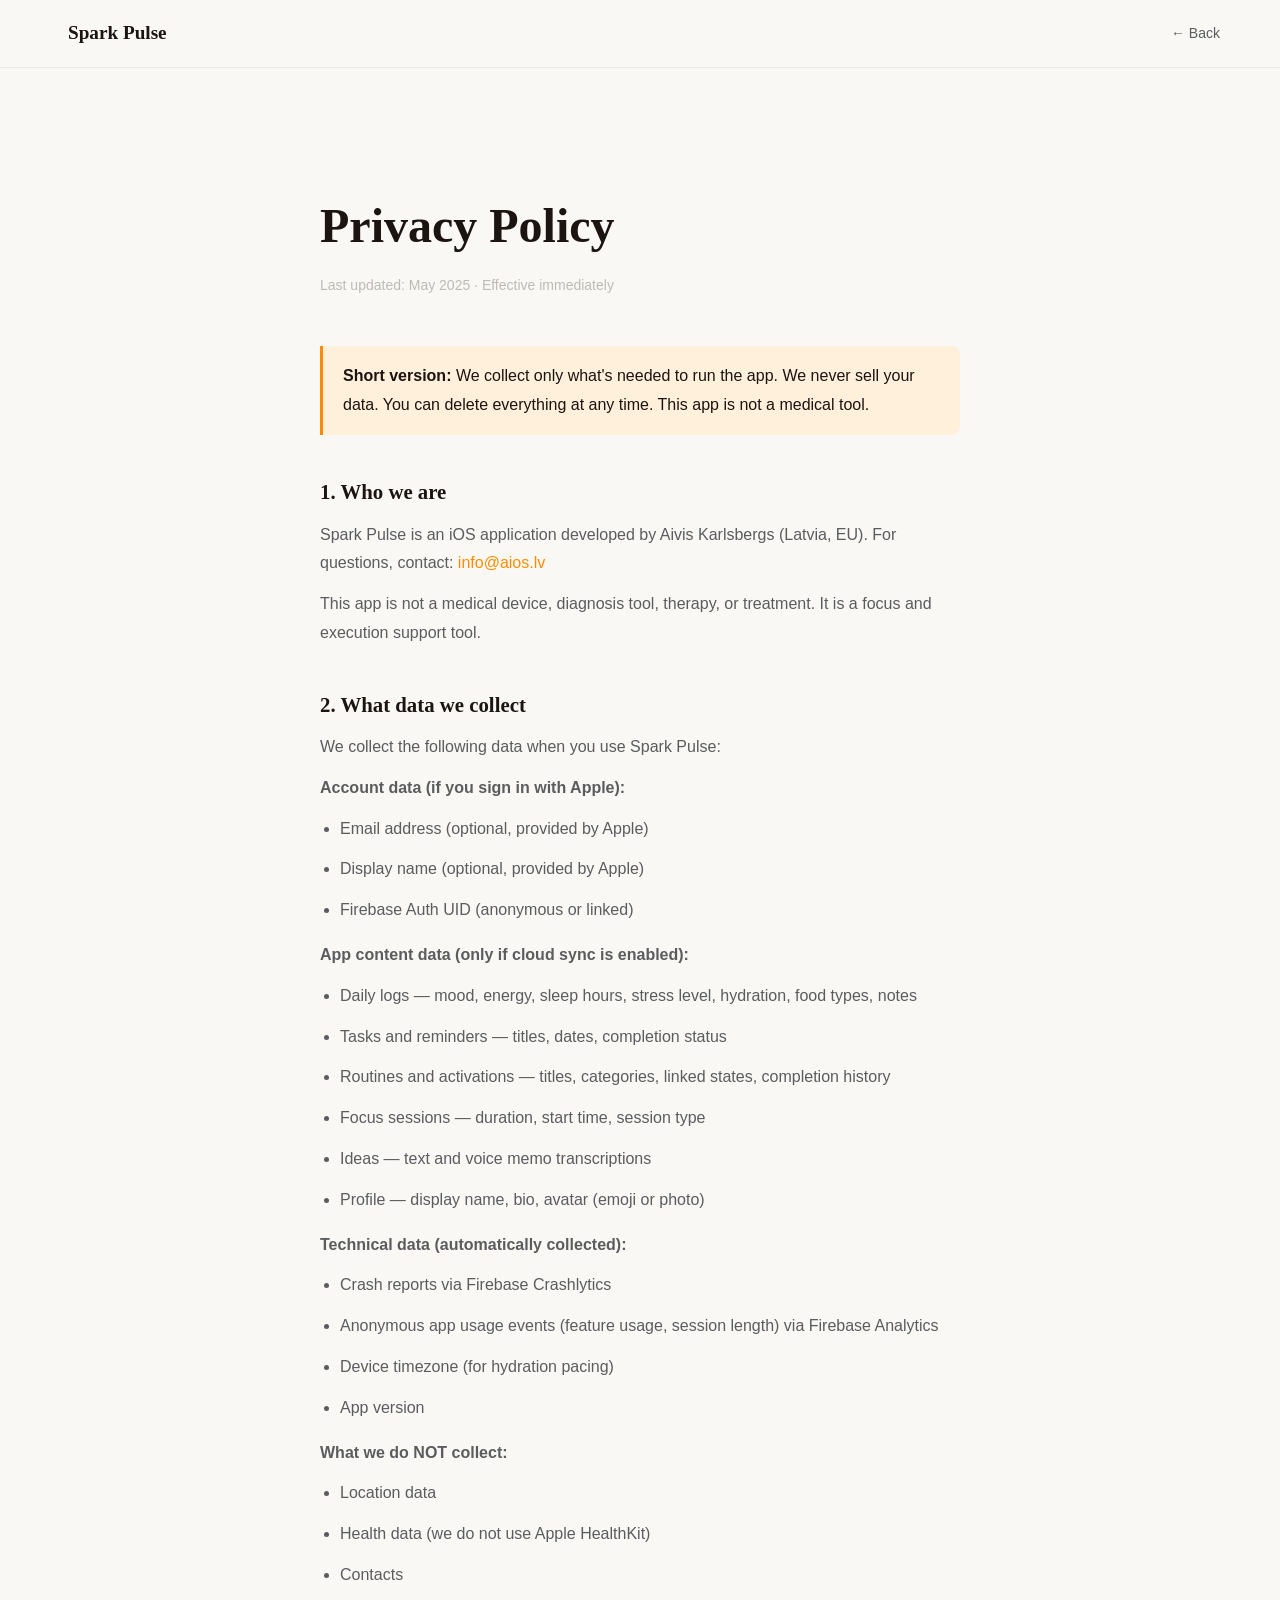
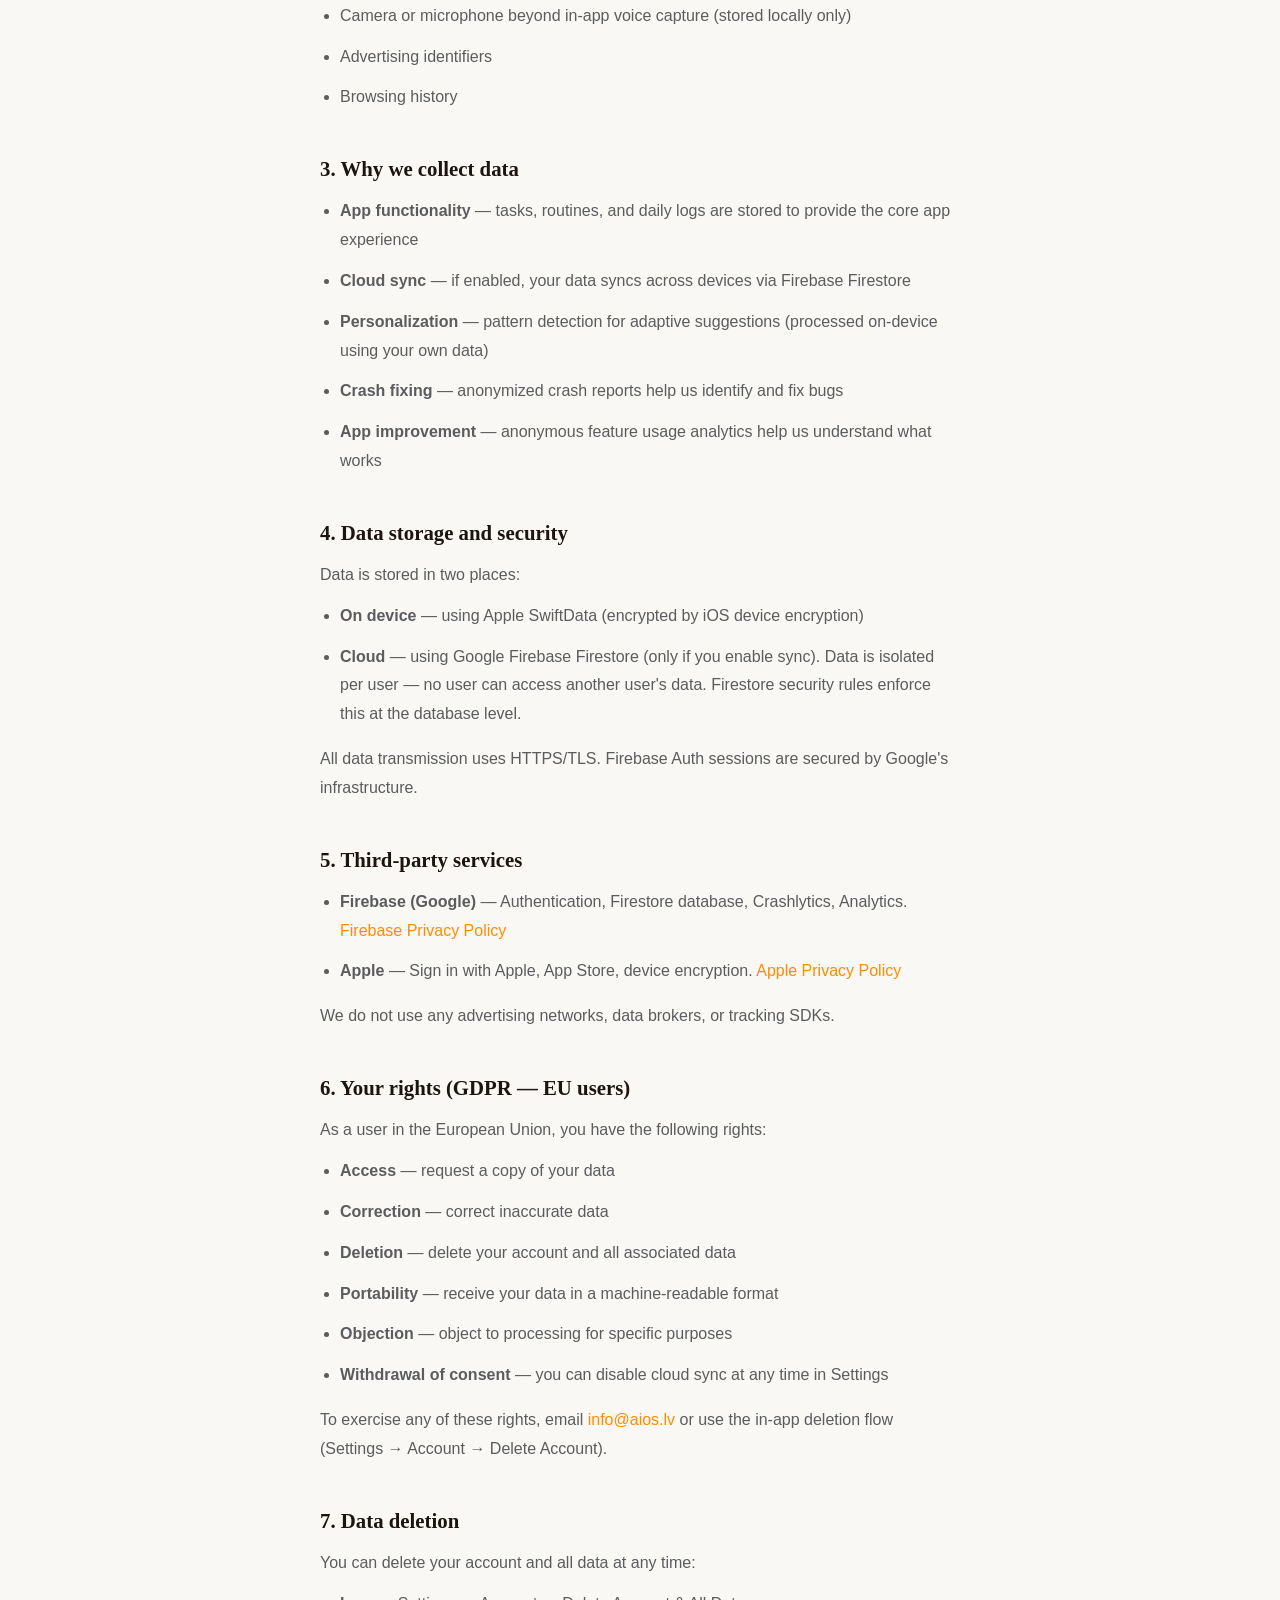
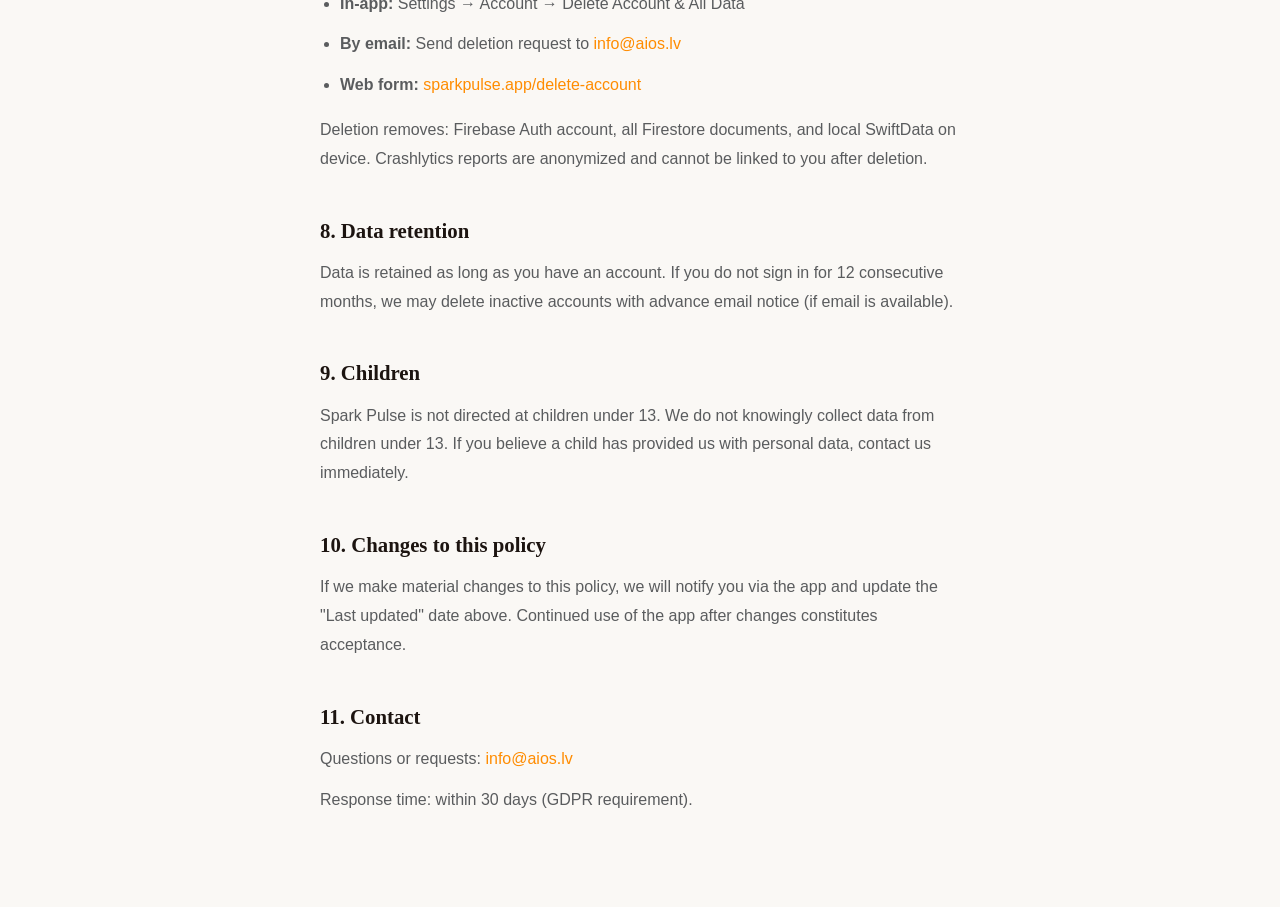
==== commit 4e43f575: "Add favicon, apple-touch-icon, and app logo in nav" ====
--- a/privacy.html
+++ b/privacy.html
@@ -3,6 +3,8 @@
 <head>
   <meta charset="UTF-8">
   <meta name="viewport" content="width=device-width, initial-scale=1.0">
+  <link rel="icon" type="image/png" sizes="32x32" href="favicon-32.png">
+  <link rel="apple-touch-icon" href="apple-touch-icon.png">
   <title>Privacy Policy — Spark Pulse</title>
   <link rel="stylesheet" href="style.css">
   <style>
--- a/style.css
+++ b/style.css
@@ -7,7 +7,7 @@
 :root {
   --bg:          #FAF8F5;
   --bg-warm:     #F5F0E8;
-  --ink:         #1A1C1E;
+  --ink:         #1C1410;
   --ink-muted:   #5A5C5E;
   --ink-ghost:   #BEBAB4;
   --orange:      #FF8C00;
@@ -92,10 +92,11 @@
   font-size: 1.2rem; font-weight: 700;
   display: flex; align-items: center; gap: 8px;
 }
-.nav-logo .dot {
-  width: 8px; height: 8px; border-radius: 50%;
-  background: var(--orange);
-  animation: pulse-dot 2.5s ease-in-out infinite;
+.nav-icon {
+  width: 28px; height: 28px;
+  border-radius: 7px;
+  object-fit: cover;
+  flex-shrink: 0;
 }
 @keyframes pulse-dot {
   0%, 100% { opacity: 1; transform: scale(1); }
@@ -496,6 +497,7 @@
   text-align: center;
   overflow: hidden;
   position: relative;
+  overscroll-behavior: contain;
 }
 .beta-glow {
   position: absolute; top: -120px; left: 50%;
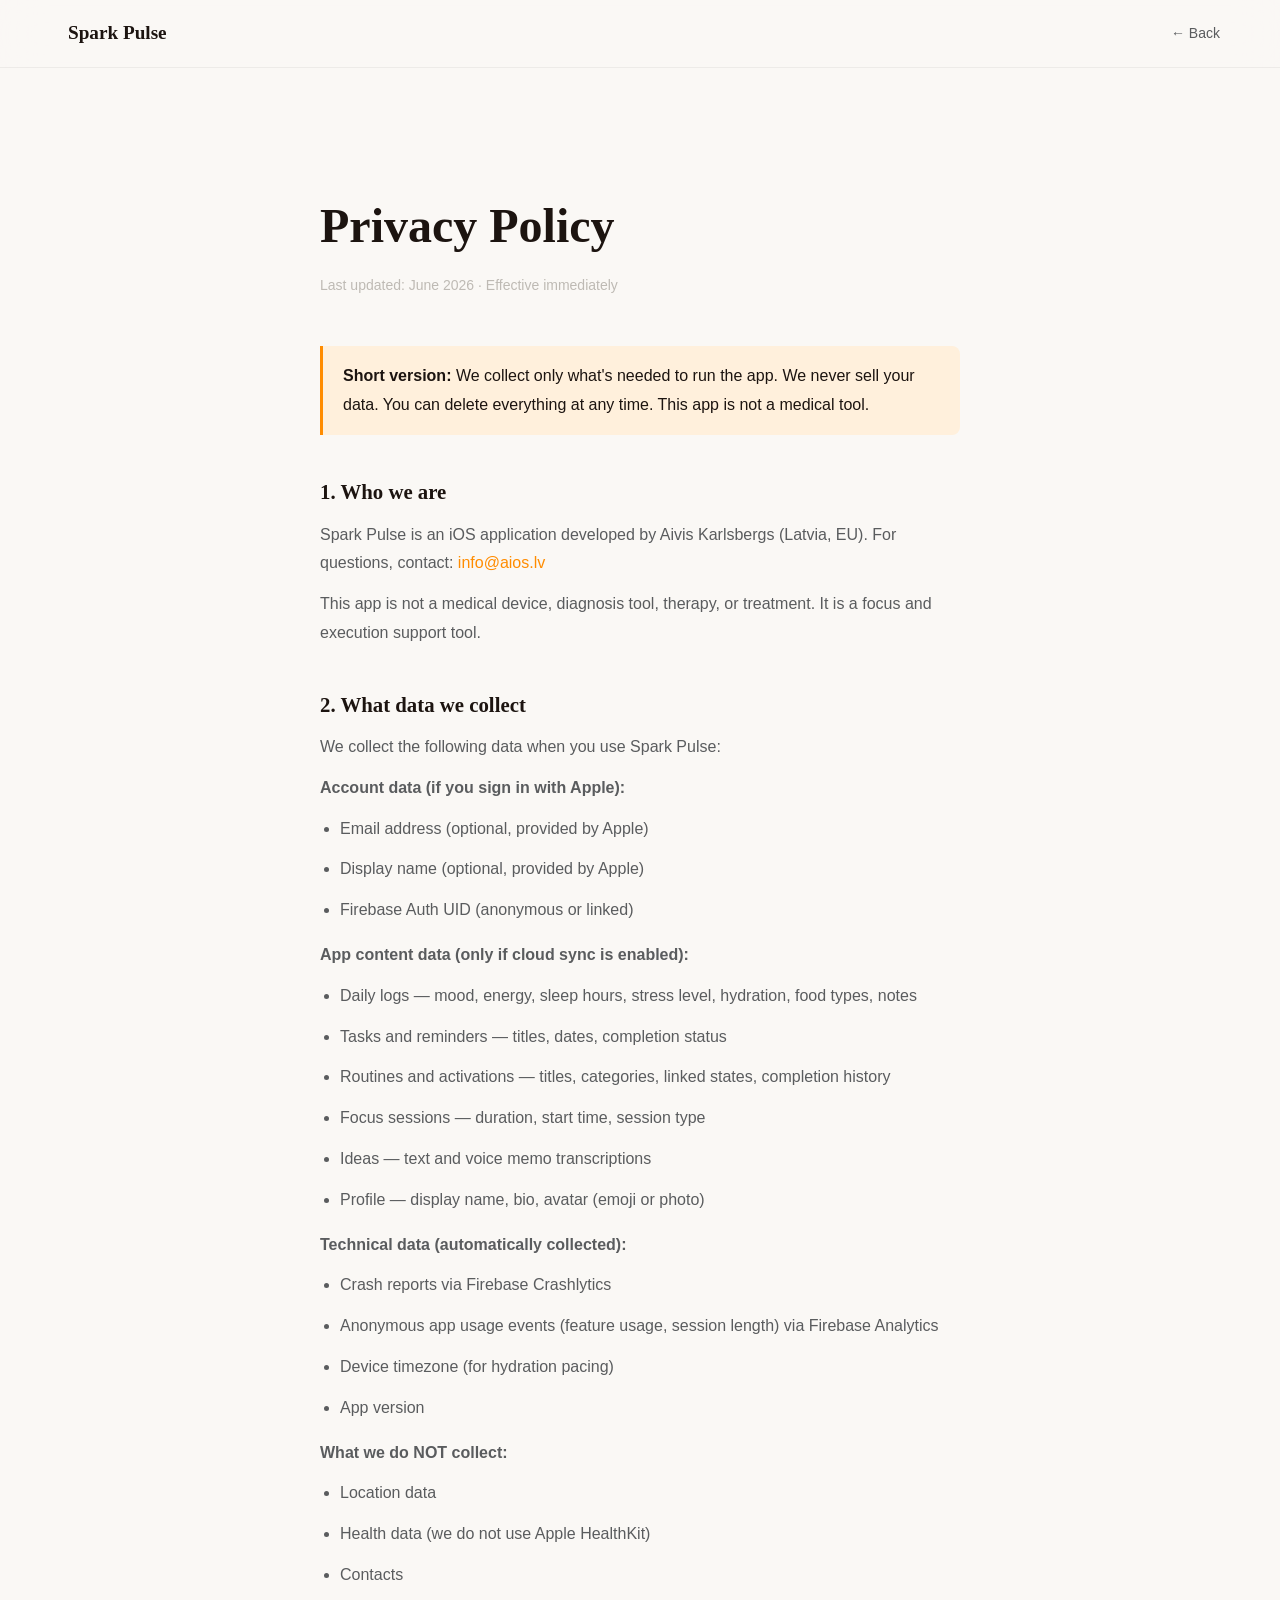
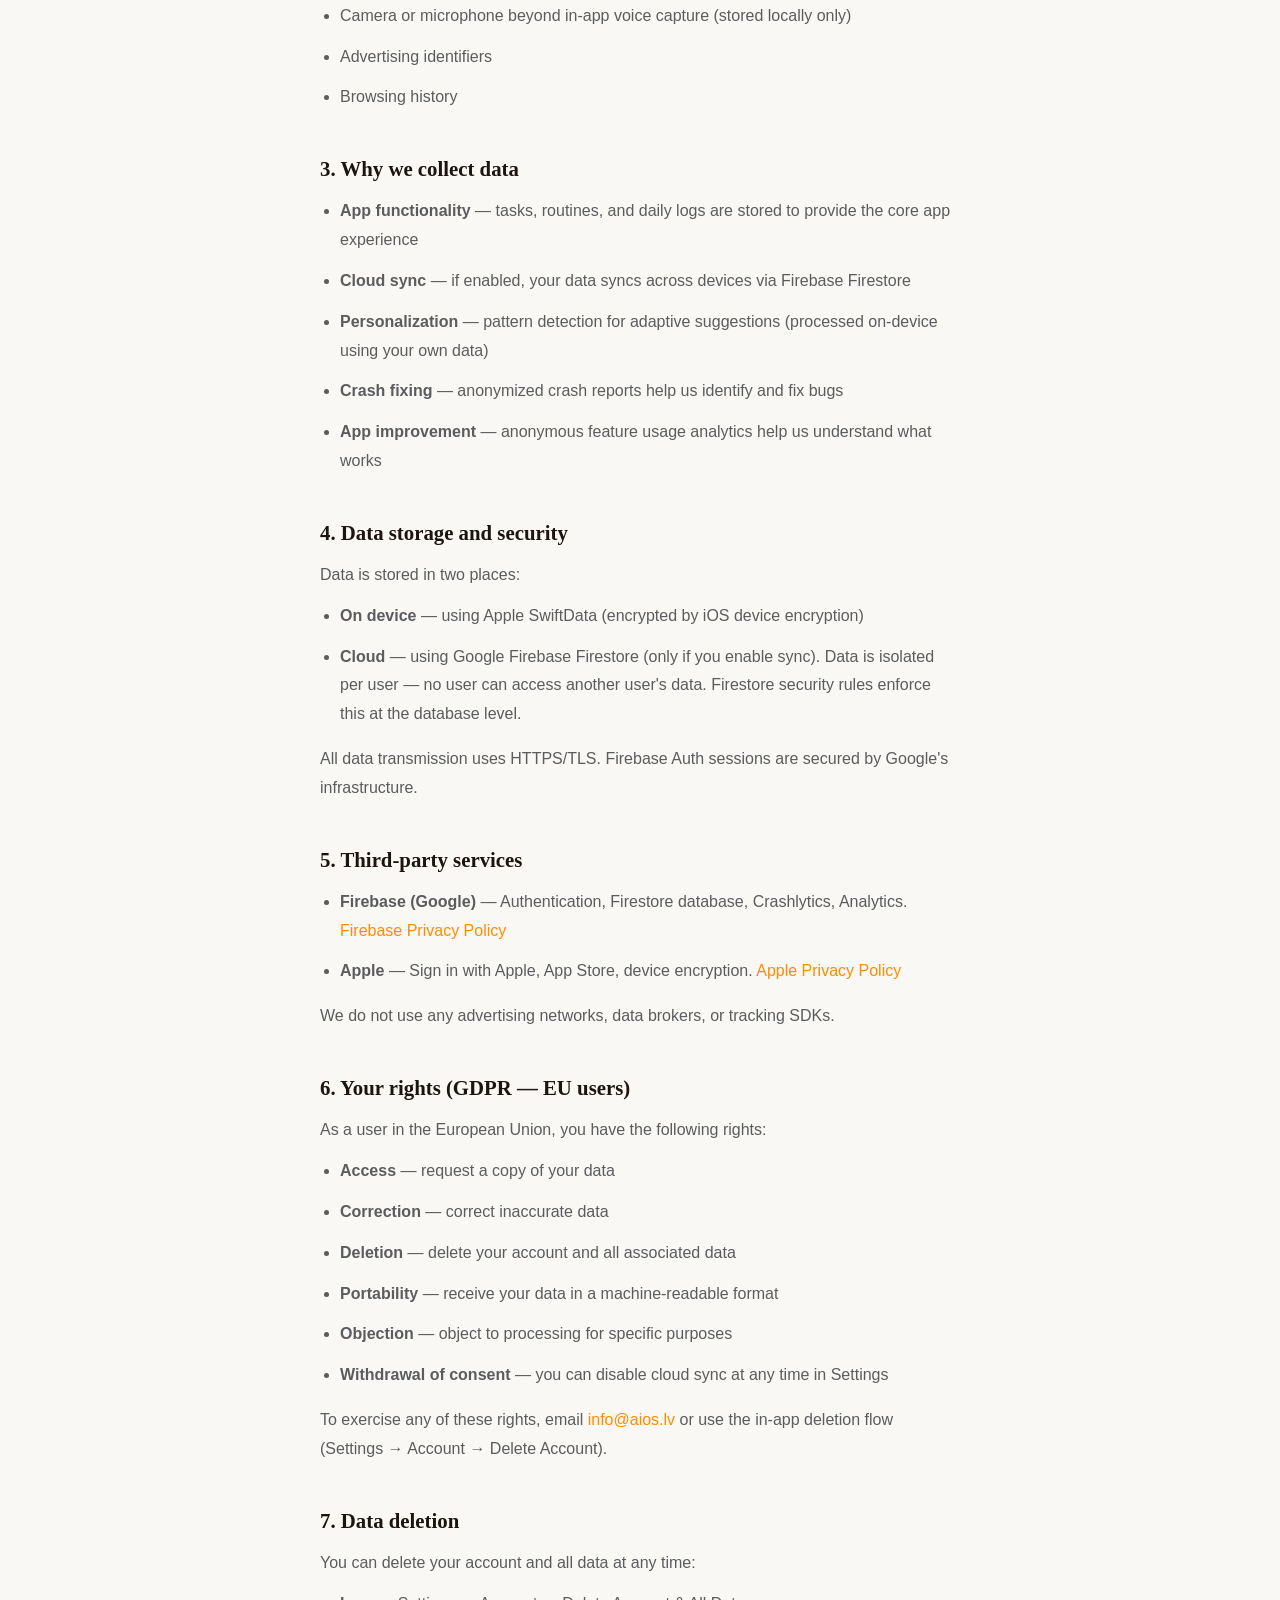
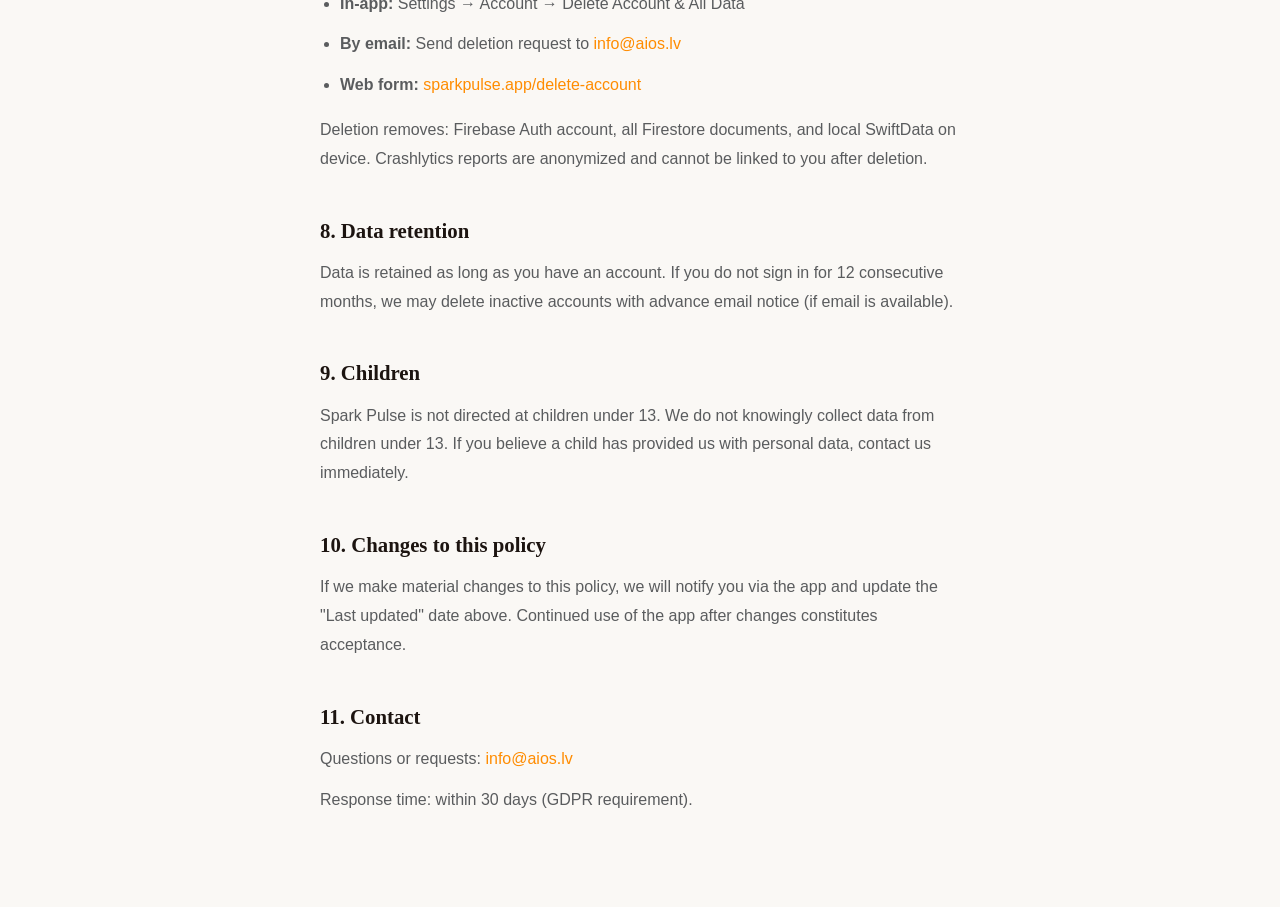
==== commit a1a59201: "Add privacy/terms footer links, update subscription text and dates" ====
--- a/privacy.html
+++ b/privacy.html
@@ -28,7 +28,7 @@
 
 <div class="legal">
   <h1>Privacy Policy</h1>
-  <p class="meta">Last updated: May 2025 · Effective immediately</p>
+  <p class="meta">Last updated: June 2026 · Effective immediately</p>
 
   <div class="highlight">
     <p><strong>Short version:</strong> We collect only what's needed to run the app. We never sell your data. You can delete everything at any time. This app is not a medical tool.</p>
